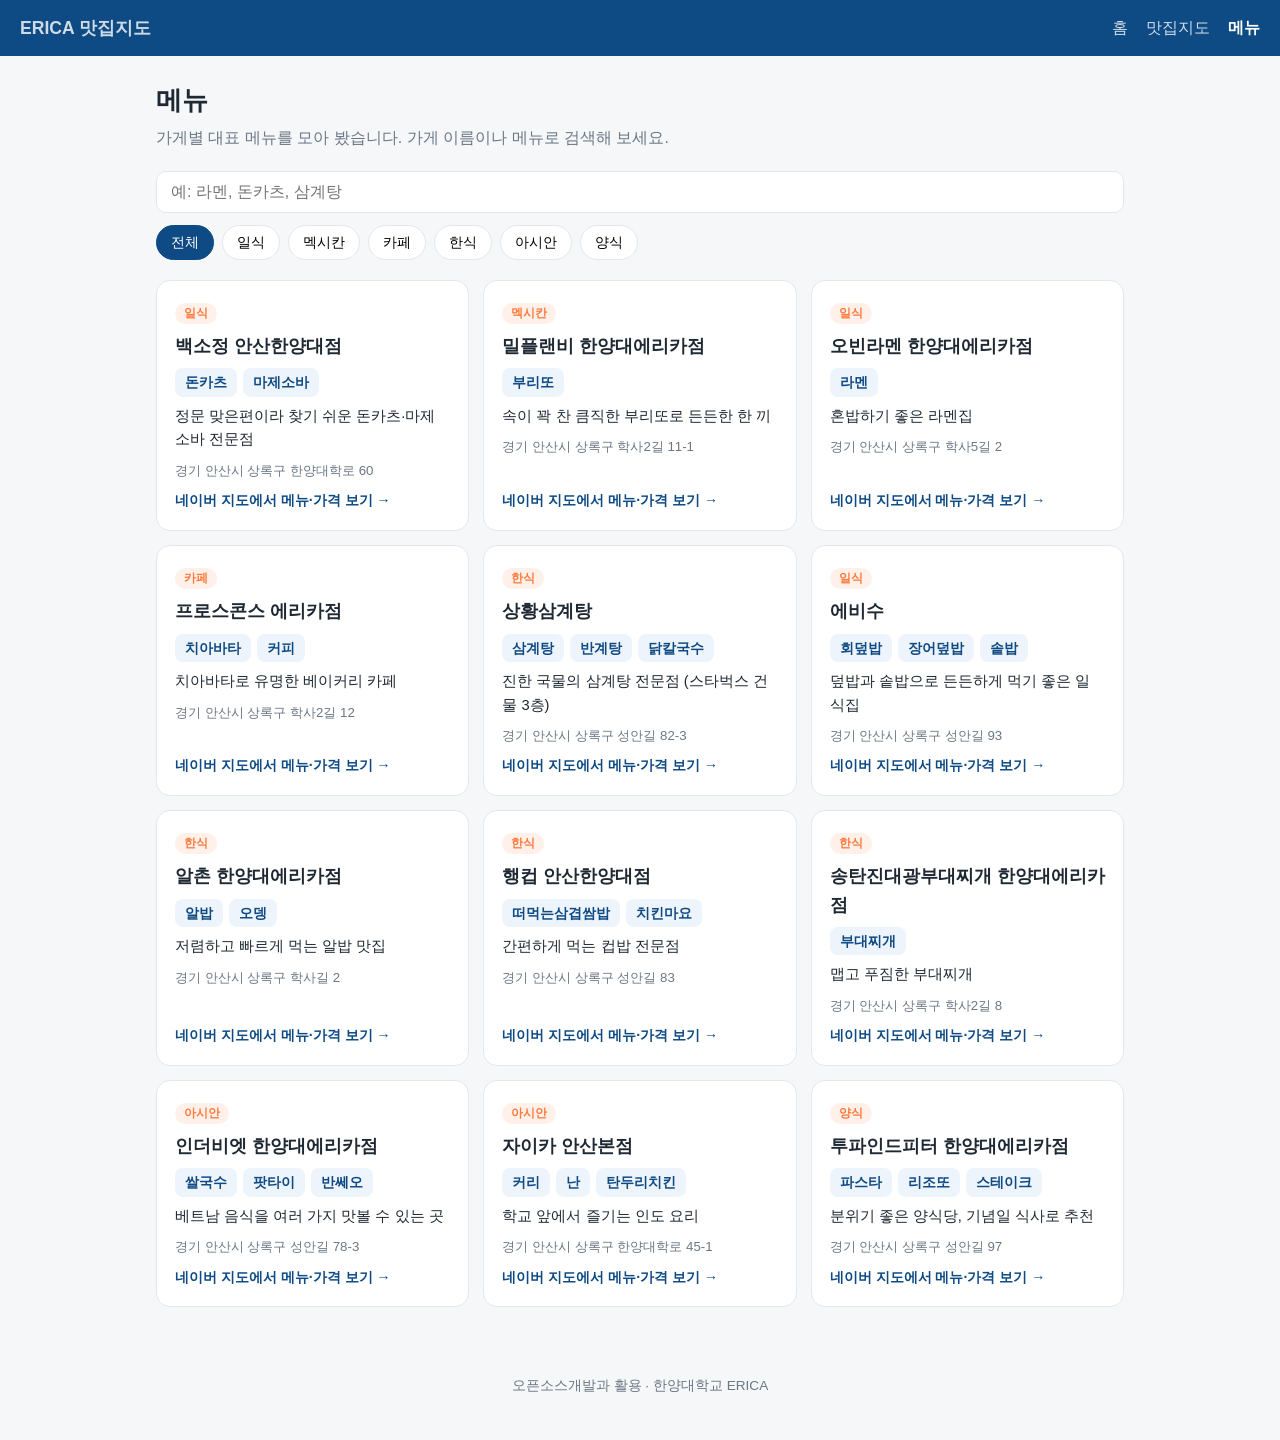
==== menu.html @ d7590d3f "Rename memu.html to menu.html" ====
<!DOCTYPE html>
<html lang="ko">
<head>
  <meta charset="UTF-8">
  <meta name="viewport" content="width=device-width, initial-scale=1.0">
  <title>메뉴 | ERICA 맛집지도</title>
  <style>
    :root {
      --main: #0e4a84;
      --accent: #ff7a3d;
      --bg: #f6f7f9;
      --card: #ffffff;
      --text: #1f2933;
      --sub: #6b7785;
      --line: #e3e7ec;
    }
    * { box-sizing: border-box; }
    body {
      margin: 0;
      font-family: "Pretendard", "Apple SD Gothic Neo", "Malgun Gothic", sans-serif;
      background: var(--bg);
      color: var(--text);
      line-height: 1.6;
    }
    a { color: inherit; text-decoration: none; }

    /* 상단 메뉴 */
    .nav {
      background: var(--main);
      color: #fff;
      display: flex;
      justify-content: space-between;
      align-items: center;
      padding: 14px 20px;
    }
    .nav .logo { font-weight: 800; font-size: 1.1rem; }
    .nav ul { list-style: none; display: flex; gap: 18px; margin: 0; padding: 0; }
    .nav a { opacity: 0.8; }
    .nav a:hover, .nav a.active { opacity: 1; font-weight: 700; }

    main { max-width: 1000px; margin: 0 auto; padding: 24px 16px; }
    h1 { font-size: 1.6rem; margin: 0 0 4px; }
    .desc { color: var(--sub); margin: 0 0 20px; }

    /* 검색창, 종류 버튼 */
    .tools { display: flex; flex-direction: column; gap: 12px; margin-bottom: 20px; }
    #search {
      width: 100%;
      padding: 11px 14px;
      border: 1px solid var(--line);
      border-radius: 10px;
      font-size: 1rem;
    }
    .filters { display: flex; flex-wrap: wrap; gap: 8px; }
    .filters button {
      border: 1px solid var(--line);
      background: var(--card);
      padding: 7px 14px;
      border-radius: 999px;
      font-size: 0.9rem;
      cursor: pointer;
    }
    .filters button.active { background: var(--main); border-color: var(--main); color: #fff; }

    /* 메뉴 카드 */
    .grid { display: grid; grid-template-columns: repeat(auto-fill, minmax(280px, 1fr)); gap: 14px; }
    .card {
      background: var(--card);
      border: 1px solid var(--line);
      border-radius: 14px;
      padding: 18px;
      display: flex;
      flex-direction: column;
      gap: 8px;
    }
    .card h2 { margin: 0; font-size: 1.1rem; }
    .badge {
      display: inline-block;
      padding: 1px 9px;
      border-radius: 999px;
      background: #fff1ea;
      color: var(--accent);
      font-size: 0.75rem;
      font-weight: 700;
    }
    .menus { display: flex; flex-wrap: wrap; gap: 6px; }
    .menus span {
      background: #eef4fb;
      color: var(--main);
      padding: 3px 10px;
      border-radius: 8px;
      font-size: 0.88rem;
      font-weight: 600;
    }
    .card p { margin: 0; font-size: 0.92rem; }
    .meta { color: var(--sub); font-size: 0.83rem !important; }
    .card .link { color: var(--main); font-size: 0.88rem; font-weight: 600; margin-top: auto; }

    .empty { color: var(--sub); text-align: center; padding: 40px 0; }

    footer { text-align: center; color: var(--sub); font-size: 0.85rem; padding: 30px 16px; }

    @media (max-width: 600px) {
      .nav { flex-direction: column; gap: 8px; }
    }
  </style>
</head>
<body>
  <!-- 상단 메뉴 -->
  <nav class="nav">
    <a href="index.html" class="logo">ERICA 맛집지도</a>
    <ul>
      <li><a href="index.html">홈</a></li>
      <li><a href="map.html">맛집지도</a></li>
      <li><a href="menu.html" class="active">메뉴</a></li>
    </ul>
  </nav>

  <main>
    <h1>메뉴</h1>
    <p class="desc">가게별 대표 메뉴를 모아 봤습니다. 가게 이름이나 메뉴로 검색해 보세요.</p>

    <div class="tools">
      <input type="search" id="search" placeholder="예: 라멘, 돈카츠, 삼계탕">
      <div class="filters" id="filters"></div>
    </div>

    <div class="grid" id="list"></div>
    <p class="empty" id="empty" hidden>찾는 메뉴가 없습니다.</p>
  </main>

  <footer>
    <p>오픈소스개발과 활용 · 한양대학교 ERICA</p>
  </footer>

  <!-- 맛집 정보는 data.js 한 곳에서 관리합니다 -->
  <script src="data.js"></script>
  <script>
    const listEl = document.getElementById("list");
    const filtersEl = document.getElementById("filters");
    const searchEl = document.getElementById("search");
    const emptyEl = document.getElementById("empty");

    // 첫 페이지에서 종류를 눌러 들어오면 그 종류부터 보여줍니다. (menu.html?category=한식)
    let currentCategory = new URLSearchParams(location.search).get("category") || "전체";

    function renderFilters() {
      const categories = ["전체", ...new Set(RESTAURANTS.map((r) => r.category))];
      filtersEl.innerHTML = "";
      categories.forEach((cat) => {
        const btn = document.createElement("button");
        btn.textContent = cat;
        if (cat === currentCategory) btn.classList.add("active");
        btn.addEventListener("click", () => {
          currentCategory = cat;
          renderFilters();
          renderList();
        });
        filtersEl.appendChild(btn);
      });
    }

    function renderList() {
      const keyword = searchEl.value.trim();
      listEl.innerHTML = "";

      const shown = RESTAURANTS.filter((r) => {
        const okCategory = currentCategory === "전체" || r.category === currentCategory;
        const okKeyword = keyword === "" || (r.name + r.menu).includes(keyword);
        return okCategory && okKeyword;
      });

      shown.forEach((r) => {
        const menuTags = r.menu.split(",").map((m) => "<span>" + m.trim() + "</span>").join("");
        const card = document.createElement("article");
        card.className = "card";
        card.innerHTML =
          "<div><span class='badge'>" + r.category + "</span></div>" +
          "<h2>" + r.name + "</h2>" +
          "<div class='menus'>" + menuTags + "</div>" +
          "<p>" + r.comment + "</p>" +
          "<p class='meta'>" + r.address + "</p>" +
          "<a class='link' href='https://map.naver.com/p/search/" + encodeURIComponent(r.name) +
          "' target='_blank' rel='noopener'>네이버 지도에서 메뉴·가격 보기 →</a>";
        listEl.appendChild(card);
      });

      emptyEl.hidden = shown.length > 0;
    }

    searchEl.addEventListener("input", renderList);
    renderFilters();
    renderList();
  </script>
</body>
</html>
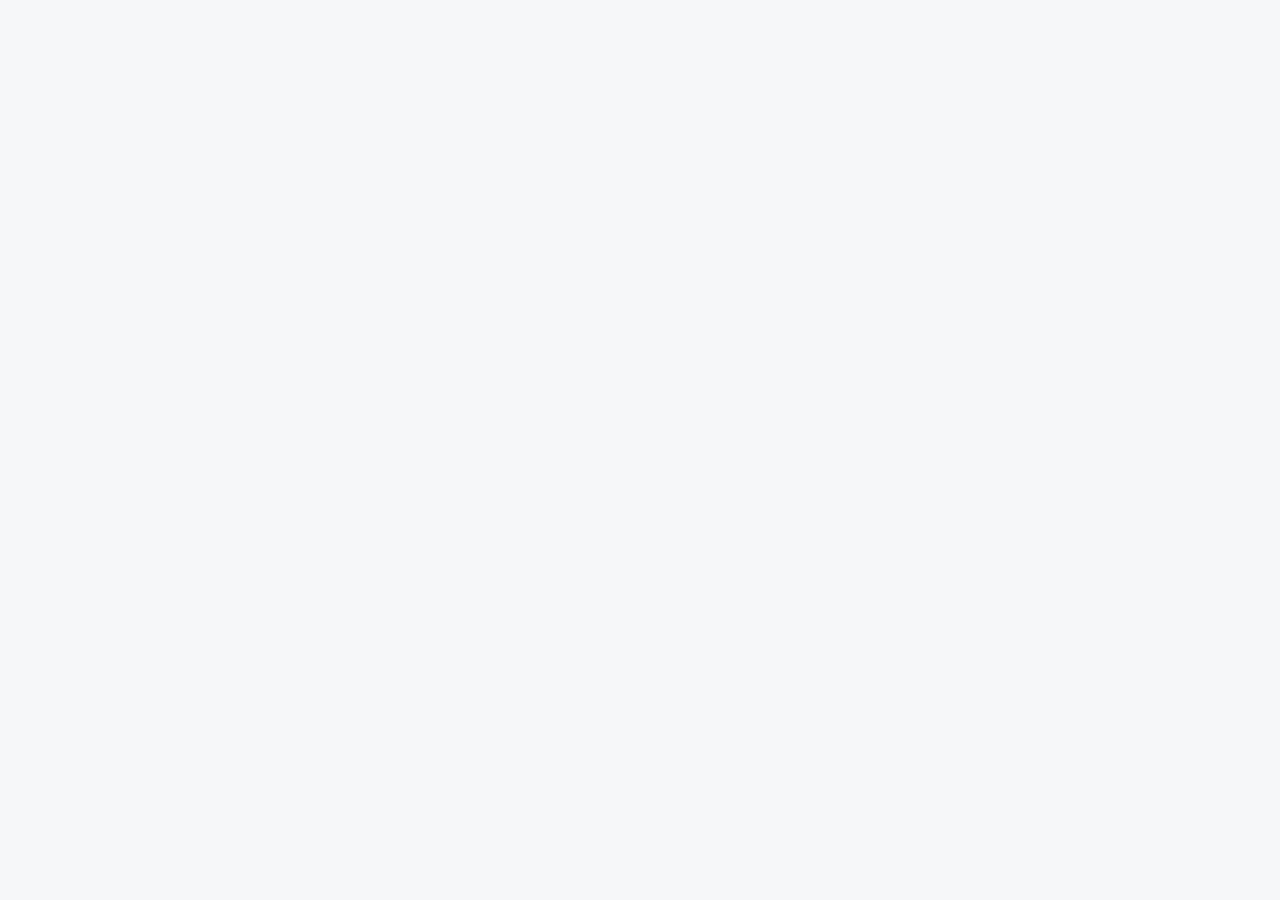
==== commit 84f6aad1: "메뉴 수정" ====
--- a/menu.html
+++ b/menu.html
@@ -92,105 +92,4 @@
       font-size: 0.88rem;
       font-weight: 600;
     }
-    .card p { margin: 0; font-size: 0.92rem; }
-    .meta { color: var(--sub); font-size: 0.83rem !important; }
-    .card .link { color: var(--main); font-size: 0.88rem; font-weight: 600; margin-top: auto; }
-
-    .empty { color: var(--sub); text-align: center; padding: 40px 0; }
-
-    footer { text-align: center; color: var(--sub); font-size: 0.85rem; padding: 30px 16px; }
-
-    @media (max-width: 600px) {
-      .nav { flex-direction: column; gap: 8px; }
-    }
-  </style>
-</head>
-<body>
-  <!-- 상단 메뉴 -->
-  <nav class="nav">
-    <a href="index.html" class="logo">ERICA 맛집지도</a>
-    <ul>
-      <li><a href="index.html">홈</a></li>
-      <li><a href="map.html">맛집지도</a></li>
-      <li><a href="menu.html" class="active">메뉴</a></li>
-    </ul>
-  </nav>
-
-  <main>
-    <h1>메뉴</h1>
-    <p class="desc">가게별 대표 메뉴를 모아 봤습니다. 가게 이름이나 메뉴로 검색해 보세요.</p>
-
-    <div class="tools">
-      <input type="search" id="search" placeholder="예: 라멘, 돈카츠, 삼계탕">
-      <div class="filters" id="filters"></div>
-    </div>
-
-    <div class="grid" id="list"></div>
-    <p class="empty" id="empty" hidden>찾는 메뉴가 없습니다.</p>
-  </main>
-
-  <footer>
-    <p>오픈소스개발과 활용 · 한양대학교 ERICA</p>
-  </footer>
-
-  <!-- 맛집 정보는 data.js 한 곳에서 관리합니다 -->
-  <script src="data.js"></script>
-  <script>
-    const listEl = document.getElementById("list");
-    const filtersEl = document.getElementById("filters");
-    const searchEl = document.getElementById("search");
-    const emptyEl = document.getElementById("empty");
-
-    // 첫 페이지에서 종류를 눌러 들어오면 그 종류부터 보여줍니다. (menu.html?category=한식)
-    let currentCategory = new URLSearchParams(location.search).get("category") || "전체";
-
-    function renderFilters() {
-      const categories = ["전체", ...new Set(RESTAURANTS.map((r) => r.category))];
-      filtersEl.innerHTML = "";
-      categories.forEach((cat) => {
-        const btn = document.createElement("button");
-        btn.textContent = cat;
-        if (cat === currentCategory) btn.classList.add("active");
-        btn.addEventListener("click", () => {
-          currentCategory = cat;
-          renderFilters();
-          renderList();
-        });
-        filtersEl.appendChild(btn);
-      });
-    }
-
-    function renderList() {
-      const keyword = searchEl.value.trim();
-      listEl.innerHTML = "";
-
-      const shown = RESTAURANTS.filter((r) => {
-        const okCategory = currentCategory === "전체" || r.category === currentCategory;
-        const okKeyword = keyword === "" || (r.name + r.menu).includes(keyword);
-        return okCategory && okKeyword;
-      });
-
-      shown.forEach((r) => {
-        const menuTags = r.menu.split(",").map((m) => "<span>" + m.trim() + "</span>").join("");
-        const card = document.createElement("article");
-        card.className = "card";
-        card.innerHTML =
-          "<div><span class='badge'>" + r.category + "</span></div>" +
-          "<h2>" + r.name + "</h2>" +
-          "<div class='menus'>" + menuTags + "</div>" +
-          "<p>" + r.comment + "</p>" +
-          "<p class='meta'>" + r.address + "</p>" +
-          "<a class='link' href='https://map.naver.com/p/search/" + encodeURIComponent(r.name) +
-          "' target='_blank' rel='noopener'>네이버 지도에서 메뉴·가격 보기 →</a>";
-        listEl.appendChild(card);
-      });
-
-      emptyEl.hidden = shown.length > 0;
-    }
-
-    searchEl.addEventListener("input", renderList);
-    renderFilters();
-    renderList();
-  </script>
-</body>
-</html>
+    .card p { margin: 0; font-size:
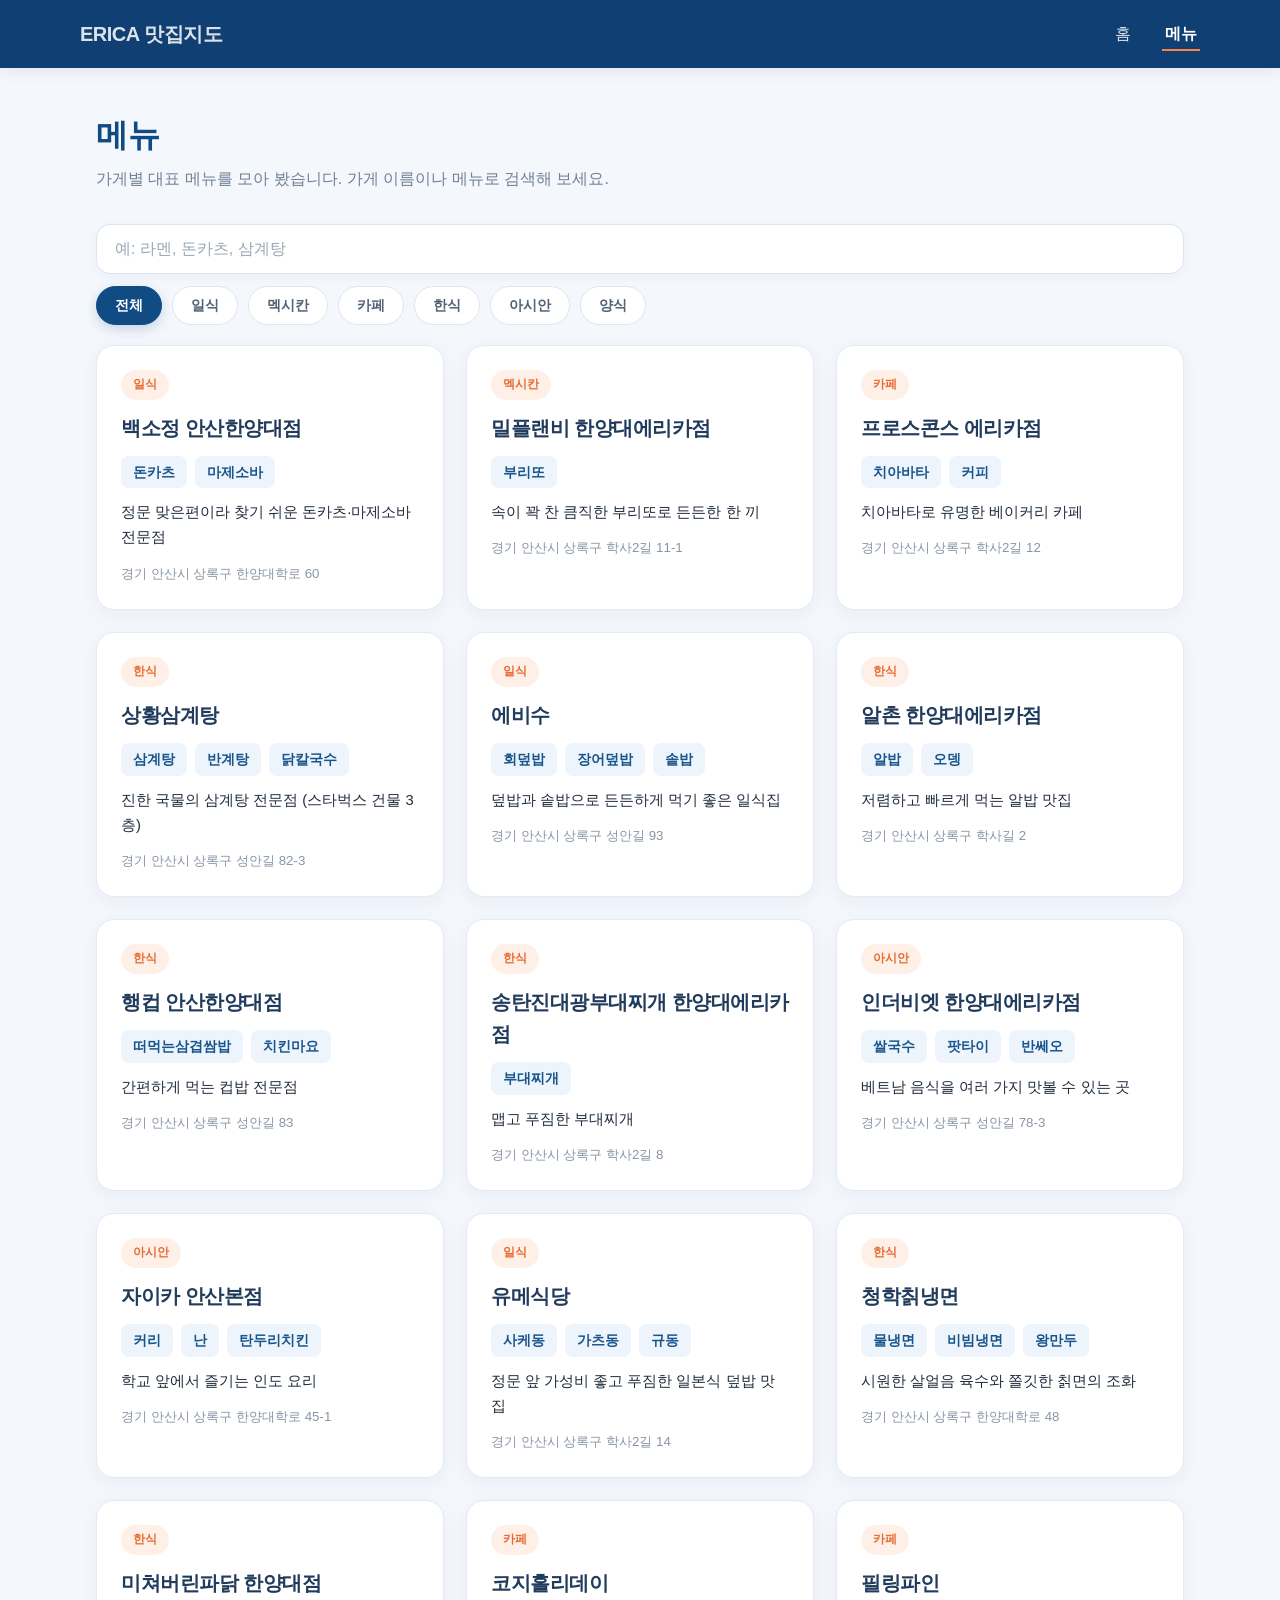
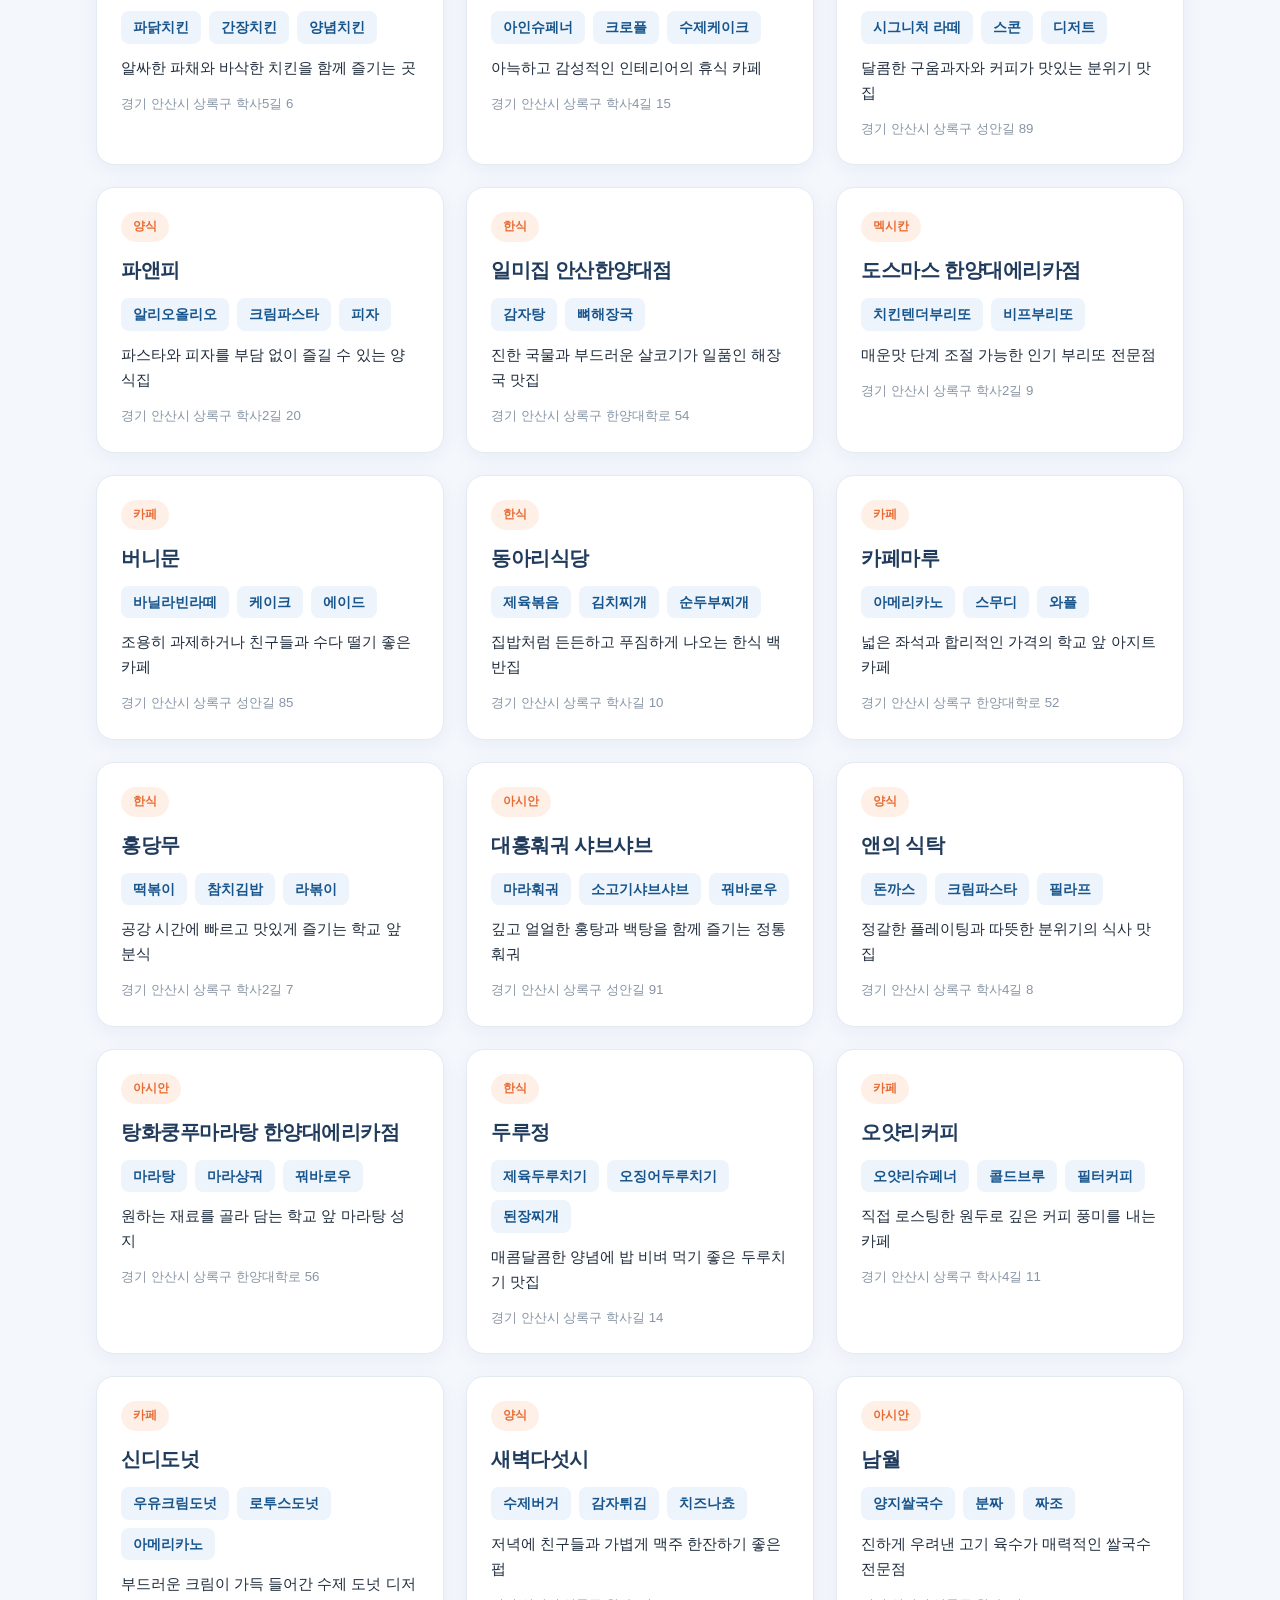
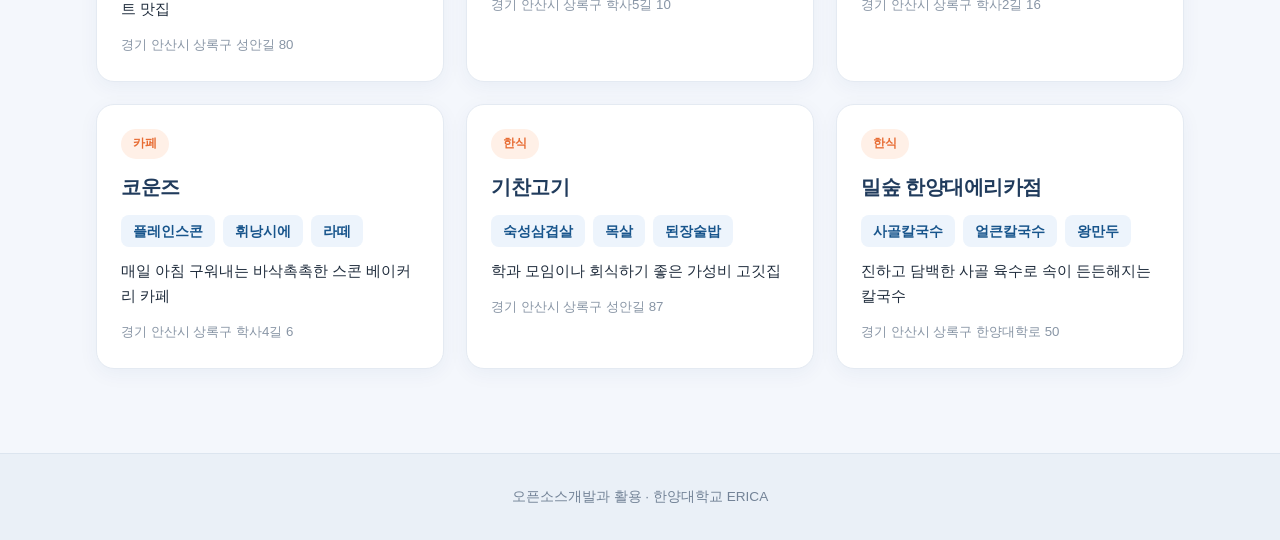
==== commit 30e40409: "메뉴 수정" ====
--- a/menu.html
+++ b/menu.html
@@ -92,4 +92,103 @@
       font-size: 0.88rem;
       font-weight: 600;
     }
-    .card p { margin: 0; font-size:
+    .card p { margin: 0; font-size: 0.92rem; }
+    .meta { color: var(--sub); font-size: 0.83rem !important; }
+
+    .empty { color: var(--sub); text-align: center; padding: 40px 0; }
+
+    footer { text-align: center; color: var(--sub); font-size: 0.85rem; padding: 30px 16px; }
+
+    @media (max-width: 600px) {
+      .nav { flex-direction: column; gap: 8px; }
+    }
+  </style>
+  <!-- 스타일 담당이 만든 디자인 -->
+  <link rel="stylesheet" href="style.css">
+</head>
+<body>
+  <!-- 상단 메뉴 -->
+  <nav class="nav">
+    <a href="index.html" class="logo">ERICA 맛집지도</a>
+    <ul>
+      <li><a href="index.html">홈</a></li>
+      <li><a href="menu.html" class="active">메뉴</a></li>
+    </ul>
+  </nav>
+
+  <main>
+    <h1>메뉴</h1>
+    <p class="desc">가게별 대표 메뉴를 모아 봤습니다. 가게 이름이나 메뉴로 검색해 보세요.</p>
+
+    <div class="tools">
+      <input type="search" id="search" placeholder="예: 라멘, 돈카츠, 삼계탕">
+      <div class="filters" id="filters"></div>
+    </div>
+
+    <div class="grid" id="list"></div>
+    <p class="empty" id="empty" hidden>찾는 메뉴가 없습니다.</p>
+  </main>
+
+  <footer>
+    <p>오픈소스개발과 활용 · 한양대학교 ERICA</p>
+  </footer>
+
+  <!-- 맛집 정보는 data.js 한 곳에서 관리합니다 -->
+  <script src="data.js"></script>
+  <script>
+    const listEl = document.getElementById("list");
+    const filtersEl = document.getElementById("filters");
+    const searchEl = document.getElementById("search");
+    const emptyEl = document.getElementById("empty");
+
+    // 첫 페이지에서 종류를 눌러 들어오면 그 종류부터 보여줍니다. (menu.html?category=한식)
+    let currentCategory = new URLSearchParams(location.search).get("category") || "전체";
+
+    function renderFilters() {
+      const categories = ["전체", ...new Set(RESTAURANTS.map((r) => r.category))];
+      filtersEl.innerHTML = "";
+      categories.forEach((cat) => {
+        const btn = document.createElement("button");
+        btn.textContent = cat;
+        if (cat === currentCategory) btn.classList.add("active");
+        btn.addEventListener("click", () => {
+          currentCategory = cat;
+          renderFilters();
+          renderList();
+        });
+        filtersEl.appendChild(btn);
+      });
+    }
+
+    function renderList() {
+      const keyword = searchEl.value.trim();
+      listEl.innerHTML = "";
+
+      const shown = RESTAURANTS.filter((r) => {
+        const okCategory = currentCategory === "전체" || r.category === currentCategory;
+        const okKeyword = keyword === "" || (r.name + r.menu).includes(keyword);
+        return okCategory && okKeyword;
+      });
+
+      shown.forEach((r) => {
+        const menuTags = r.menu.split(",").map((m) => "<span>" + m.trim() + "</span>").join("");
+        const card = document.createElement("article");
+        card.className = "card";
+        card.innerHTML =
+          "<div><span class='badge'>" + r.category + "</span></div>" +
+          "<h2>" + r.name + "</h2>" +
+          "<div class='menus'>" + menuTags + "</div>" +
+          "<p>" + r.comment + "</p>" +
+          "<p class='meta'>" + r.address + "</p>";
+        listEl.appendChild(card);
+      });
+
+      emptyEl.hidden = shown.length > 0;
+    }
+
+    searchEl.addEventListener("input", renderList);
+    renderFilters();
+    renderList();
+  </script>
+</body>
+</html>
--- a/style.css
+++ b/style.css
@@ -0,0 +1,375 @@
+
+/* ========================================
+   ERICA 맛집지도 - 공통 디자인
+   스타일 담당
+======================================== */
+
+/* 1. 전체 색상 */
+:root {
+  --main: #104b83;
+  --accent: #ff8148;
+  --bg: #f4f7fc;
+  --card: #ffffff;
+  --text: #202d3d;
+  --sub: #718096;
+  --line: #e4eaf2;
+}
+
+html {
+  scroll-behavior: smooth;
+}
+
+body {
+  background: var(--bg);
+  color: var(--text);
+  -webkit-font-smoothing: antialiased;
+}
+
+a, button, input {
+  transition: all 0.25s ease;
+}
+
+/* 2. 상단 네비게이션 */
+.nav {
+  background: #103f73;
+  padding: 18px max(24px, calc((100% - 1120px) / 2));
+  box-shadow: 0 3px 15px rgba(0,0,0,0.08);
+  gap: 16px;
+}
+
+.nav .logo {
+  font-size: 1.25rem;
+  font-weight: 800;
+  letter-spacing: -0.5px;
+  white-space: nowrap;
+}
+
+.nav ul {
+  gap: 28px;
+}
+
+.nav a {
+  opacity: 0.85;
+}
+
+.nav a:hover,
+.nav a.active {
+  opacity: 1;
+  color: #ffffff;
+}
+
+.nav ul a {
+  padding: 7px 3px;
+  border-bottom: 2px solid transparent;
+}
+
+.nav ul a:hover,
+.nav ul a.active {
+  border-bottom-color: var(--accent);
+}
+
+/* 3. 메인 첫 화면 */
+.hero {
+  background: linear-gradient(
+    135deg,
+    #103f73 0%,
+    #155b9b 60%,
+    #287bb8 100%
+  );
+  padding: 95px 20px 105px;
+}
+
+.hero h1 {
+  font-size: clamp(2.2rem, 5vw, 3.3rem);
+  font-weight: 800;
+  letter-spacing: -1.5px;
+  margin-bottom: 16px;
+}
+
+.hero p {
+  font-size: 1.08rem;
+  line-height: 1.8;
+  margin-bottom: 32px;
+}
+
+.buttons {
+  gap: 14px;
+}
+
+.btn {
+  display: inline-block;
+  padding: 13px 30px;
+  border-radius: 50px;
+  font-weight: 700;
+  box-shadow: 0 4px 12px rgba(0,0,0,0.08);
+}
+
+.btn.primary {
+  background: var(--accent);
+  border-color: var(--accent);
+  color: white;
+}
+
+.btn:hover {
+  opacity: 1;
+  transform: translateY(-3px);
+  box-shadow: 0 8px 20px rgba(0,0,0,0.16);
+}
+
+/* 4. 본문 공통 */
+main {
+  max-width: 1120px;
+}
+
+section {
+  margin: 60px 0;
+}
+
+h1, h2, h3 {
+  letter-spacing: -0.5px;
+}
+
+section h2 {
+  font-size: 1.55rem;
+  font-weight: 800;
+  margin-bottom: 22px;
+}
+
+/* 5. 공통 카드 디자인 */
+.grid {
+  gap: 22px;
+}
+
+.card {
+  background: white;
+  border: 1px solid var(--line);
+  border-radius: 18px;
+  box-shadow: 0 5px 20px rgba(16,63,115,0.05);
+  transition:
+    transform 0.25s ease,
+    box-shadow 0.25s ease,
+    border-color 0.25s ease;
+}
+
+.card:hover {
+  transform: translateY(-5px);
+  box-shadow: 0 12px 28px rgba(16,63,115,0.12);
+  border-color: #b9d2e9;
+}
+
+.card h3,
+.card h2 {
+  color: #203b5c;
+}
+
+.card p {
+  line-height: 1.7;
+}
+
+.card .icon {
+  font-size: 2.1rem;
+  margin-bottom: 8px;
+}
+
+.count {
+  color: var(--accent);
+  font-weight: 800;
+}
+
+/* 6. 메뉴 페이지 제목 */
+main > h1 {
+  color: var(--main);
+  font-size: 2rem;
+  font-weight: 800;
+  margin-top: 18px;
+}
+
+.desc {
+  color: var(--sub);
+  line-height: 1.8;
+  margin-bottom: 30px;
+}
+
+/* 7. 검색창 */
+#search {
+  background: white;
+  border: 1px solid #dce5ef;
+  border-radius: 14px;
+  padding: 15px 18px;
+  font-family: inherit;
+  box-shadow: 0 3px 12px rgba(16,63,115,0.04);
+  outline: none;
+}
+
+#search:focus {
+  border-color: var(--main);
+  box-shadow: 0 0 0 4px rgba(16,75,131,0.1);
+}
+
+#search::placeholder {
+  color: #9aa8b7;
+}
+
+/* 8. 음식 종류 필터 버튼 */
+.filters {
+  gap: 10px;
+}
+
+.filters button {
+  background: white;
+  border: 1px solid #dfe6ee;
+  padding: 9px 18px;
+  border-radius: 30px;
+  font-family: inherit;
+  font-weight: 600;
+  color: #536478;
+}
+
+.filters button:hover {
+  background: #eaf2fa;
+  border-color: #9bbfdf;
+  color: var(--main);
+}
+
+.filters button.active,
+.filters button.active:hover {
+  background: var(--main);
+  border-color: var(--main);
+  color: white;
+  box-shadow: 0 4px 12px rgba(16,75,131,0.2);
+}
+
+/* 9. 음식 메뉴 카드 */
+#list .card {
+  padding: 24px;
+  gap: 12px;
+}
+
+#list .card h2 {
+  font-size: 1.25rem;
+  font-weight: 800;
+}
+
+.badge {
+  background: #fff0e7;
+  color: #e76b32;
+  border-radius: 30px;
+  padding: 5px 12px;
+  font-size: 0.78rem;
+}
+
+.menus {
+  gap: 8px;
+}
+
+.menus span {
+  background: #edf4fc;
+  color: #18558c;
+  border-radius: 8px;
+  padding: 5px 12px;
+}
+
+.meta {
+  color: #8895a5;
+}
+
+.card .link {
+  display: inline-block;
+  color: var(--main);
+  font-weight: 700;
+  padding-top: 10px;
+}
+
+.card .link:hover {
+  color: var(--accent);
+}
+
+/* 10. 결과가 없을 때 */
+.empty:not([hidden]) {
+  background: white;
+  border: 1px dashed #ccd8e5;
+  border-radius: 16px;
+  padding: 48px 20px;
+  margin-top: 20px;
+}
+
+/* 11. 하단 푸터 */
+footer {
+  background: #eaf0f7;
+  color: #738397;
+  padding: 32px 16px;
+  margin-top: 60px;
+  border-top: 1px solid #dce5ef;
+}
+
+footer p {
+  margin: 0;
+}
+
+/* 12. 스마트폰 반응형 */
+@media (max-width: 600px) {
+  .nav {
+    flex-direction: column;
+    padding: 18px 12px;
+    gap: 12px;
+  }
+
+  .nav ul {
+    gap: 20px;
+    justify-content: center;
+  }
+
+  .hero {
+    padding: 65px 18px 75px;
+  }
+
+  .hero h1 {
+    font-size: 2.1rem;
+  }
+
+  .hero p {
+    font-size: 0.95rem;
+  }
+
+  .btn {
+    padding: 11px 20px;
+    font-size: 0.9rem;
+  }
+
+  main {
+    padding-left: 18px;
+    padding-right: 18px;
+  }
+
+  section {
+    margin: 42px 0;
+  }
+
+  .grid {
+    gap: 14px;
+  }
+
+  #list .card {
+    padding: 20px;
+  }
+
+  .filters {
+    gap: 8px;
+  }
+
+  .filters button {
+    padding: 8px 13px;
+  }
+}
+
+/* 움직임 최소화 설정 존중 */
+@media (prefers-reduced-motion: reduce) {
+  html {
+    scroll-behavior: auto;
+  }
+
+  *, *::before, *::after {
+    transition: none !important;
+  }
+}
+
